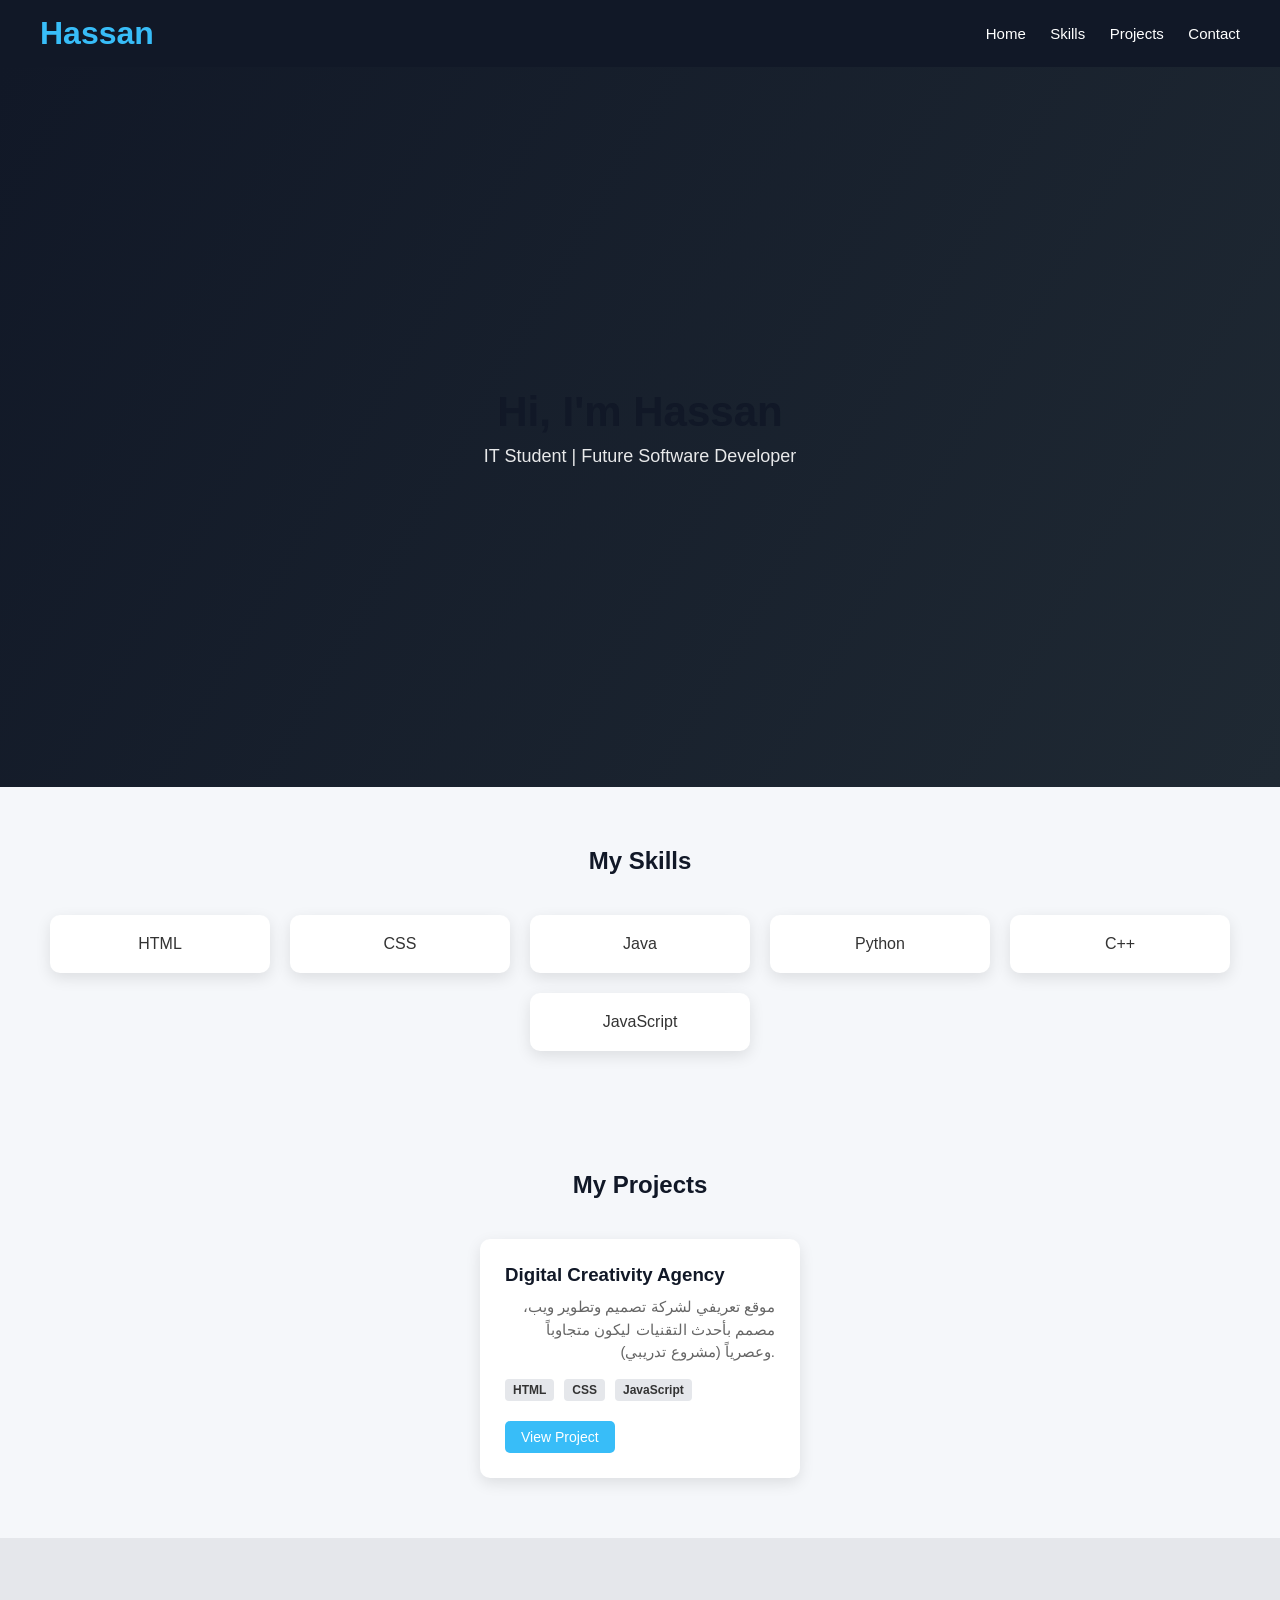
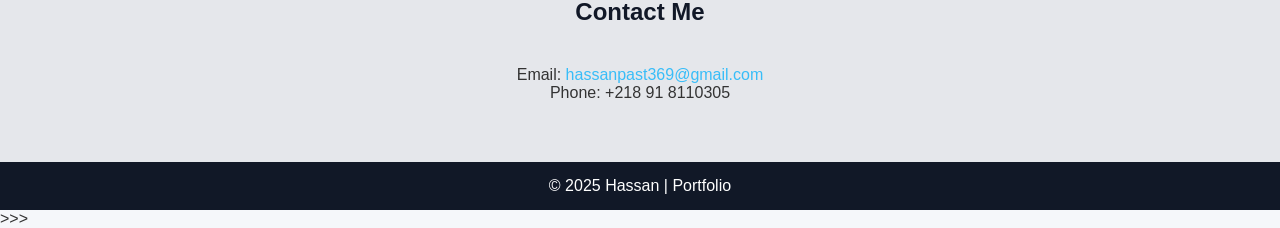
==== index.html @ 45cab911 "Add files via upload" ====
<!DOCTYPE html>
<html lang="en">
<head>
    <meta charset="UTF-8">
    <!-- هذا السطر ضروري جداً لجعل الموقع متجاوباً مع الهواتف -->
    <meta name="viewport" content="width=device-width, initial-scale=1.0">
    <title>Hassan | Portfolio</title>
    <link rel="stylesheet" href="edit.css">
</head>

<body>

    <header>
        <h1>Hassan</h1>
        <nav>
            <a href="#home">Home</a>
            <a href="#skills">Skills</a>
            <a href="#projects">Projects</a>
            <a href="#contact">Contact</a>
        </nav>
    </header>

    <section class="hero" id="home">
        <div>
            <h2>Hi, I'm Hassan</h2>
            <p>IT Student | Future Software Developer</p>
        </div>
    </section>

    <section id="skills">
        <h2>My Skills</h2>
        <div class="skills">
            <div class="card">HTML</div>
            <div class="card">CSS</div>
            <div class="card">Java</div>
            <div class="card">Python</div>
            <div class="card">C++</div>
            <div class="card">JavaScript</div> <!-- تم تصحيح الكلمة -->
        </div>
    </section>

    <!-- قسم المشاريع الجديد -->
    <section id="projects">
        <h2>My Projects</h2>
        <div class="projects-container">
            <div class="project-card">
                <h3>Digital Creativity Agency</h3>
                <p>موقع تعريفي لشركة تصميم وتطوير ويب، مصمم بأحدث التقنيات ليكون متجاوباً وعصرياً (مشروع تدريبي).</p>
                <div class="project-tech">
                    <span>HTML</span>
                    <span>CSS</span>
                    <span>JavaScript</span>
                </div>
                <!-- رابط المشروع الوهمي -->
                <a href="agency-project/project.html" target="_blank" class="btn-project">View Project</a>
            </div>
        </div>
    </section>

    <section class="contact" id="contact">
        <h2>Contact Me</h2>
        <!-- تم تفعيل رابط البريد الإلكتروني -->
        <p>Email: <a href="hassanpast369@gmail.com" style="color: #38bdf8; text-decoration: none;">hassanpast369@gmail.com</a></p>
        <p>Phone: +218 91 8110305</p>
    </section>

    <footer>
        <p>© 2025 Hassan | Portfolio</p>
    </footer>

</body>
</html>>>>
---- edit.css ----
/* التمرير السلس بين الأقسام */
html {
    scroll-behavior: smooth;
}

* {
    margin: 0;
    padding: 0;
    box-sizing: border-box;
}

body {
    font-family: 'Segoe UI', sans-serif;
    background-color: #f5f7fa;
    color: #333;
}

/* Header */
header {
    background-color: #111827;
    padding: 15px 40px;
    display: flex;
    justify-content: space-between;
    align-items: center;
    flex-wrap: wrap; /* يساعد في الهواتف */
}

header h1 {
    color: #38bdf8;
}

header nav a {
    color: white;
    text-decoration: none;
    margin-left: 20px;
    font-size: 15px;
    transition: color 0.3s;
}

header nav a:hover {
    color: #38bdf8;
}

/* Hero Section */
.hero {
    height: 80vh;
    display: flex;
    justify-content: center;
    align-items: center;
    text-align: center;
    background: linear-gradient(120deg, #111827, #1f2933);
    color: white;
    padding: 0 20px;
}

.hero h2 {
    font-size: 42px;
    margin-bottom: 10px;
}

.hero p {
    font-size: 18px;
    opacity: 0.9;
}

/* Sections */
section {
    padding: 60px 20px;
}

section h2 {
    text-align: center;
    margin-bottom: 40px;
    color: #111827;
}

/* Cards */
.skills {
    display: flex;
    justify-content: center;
    gap: 20px;
    flex-wrap: wrap;
}

.card {
    background-color: white;
    width: 220px;
    padding: 20px;
    border-radius: 10px;
    text-align: center;
    box-shadow: 0 5px 15px rgba(0,0,0,0.1);
    transition: transform 0.3s;
}

.card:hover {
    transform: translateY(-10px);
}

/* Projects Section */
.projects-container {
    display: flex;
    justify-content: center;
    gap: 20px;
    flex-wrap: wrap;
}

.project-card {
    background-color: white;
    width: 320px;
    padding: 25px;
    border-radius: 10px;
    box-shadow: 0 5px 15px rgba(0,0,0,0.1);
    transition: transform 0.3s;
    text-align: left;
}

.project-card:hover {
    transform: translateY(-10px);
}

.project-card h3 {
    color: #111827;
    margin-bottom: 10px;
}

.project-card p {
    color: #666;
    font-size: 15px;
    margin-bottom: 15px;
    line-height: 1.5;
    text-align: right; /* لأن الوصف بالعربية */
}

.project-tech {
    display: flex;
    gap: 10px;
    margin-bottom: 20px;
    flex-wrap: wrap;
}

.project-tech span {
    background-color: #e5e7eb;
    color: #333;
    padding: 4px 8px;
    border-radius: 4px;
    font-size: 12px;
    font-weight: bold;
}

.btn-project {
    display: inline-block;
    background-color: #38bdf8;
    color: white;
    text-decoration: none;
    padding: 8px 16px;
    border-radius: 5px;
    transition: background 0.3s;
    font-size: 14px;
}

.btn-project:hover {
    background-color: #0284c7;
}

/* Contact */
.contact {
    background-color: #e5e7eb;
    text-align: center;
}

/* Footer */
footer {
    background-color: #111827;
    color: white;
    text-align: center;
    padding: 15px;
}

/* =========================================
   التجاوب مع شاشات الهواتف (Responsive)
   ========================================= */
@media (max-width: 768px) {
    header {
        flex-direction: column;
        gap: 15px;
        padding: 15px 20px;
    }
    
    header nav a {
        margin: 0 10px;
    }

    .hero h2 {
        font-size: 32px;
    }
    
    .card, .project-card {
        width: 100%;
        max-width: 350px;
    }
}
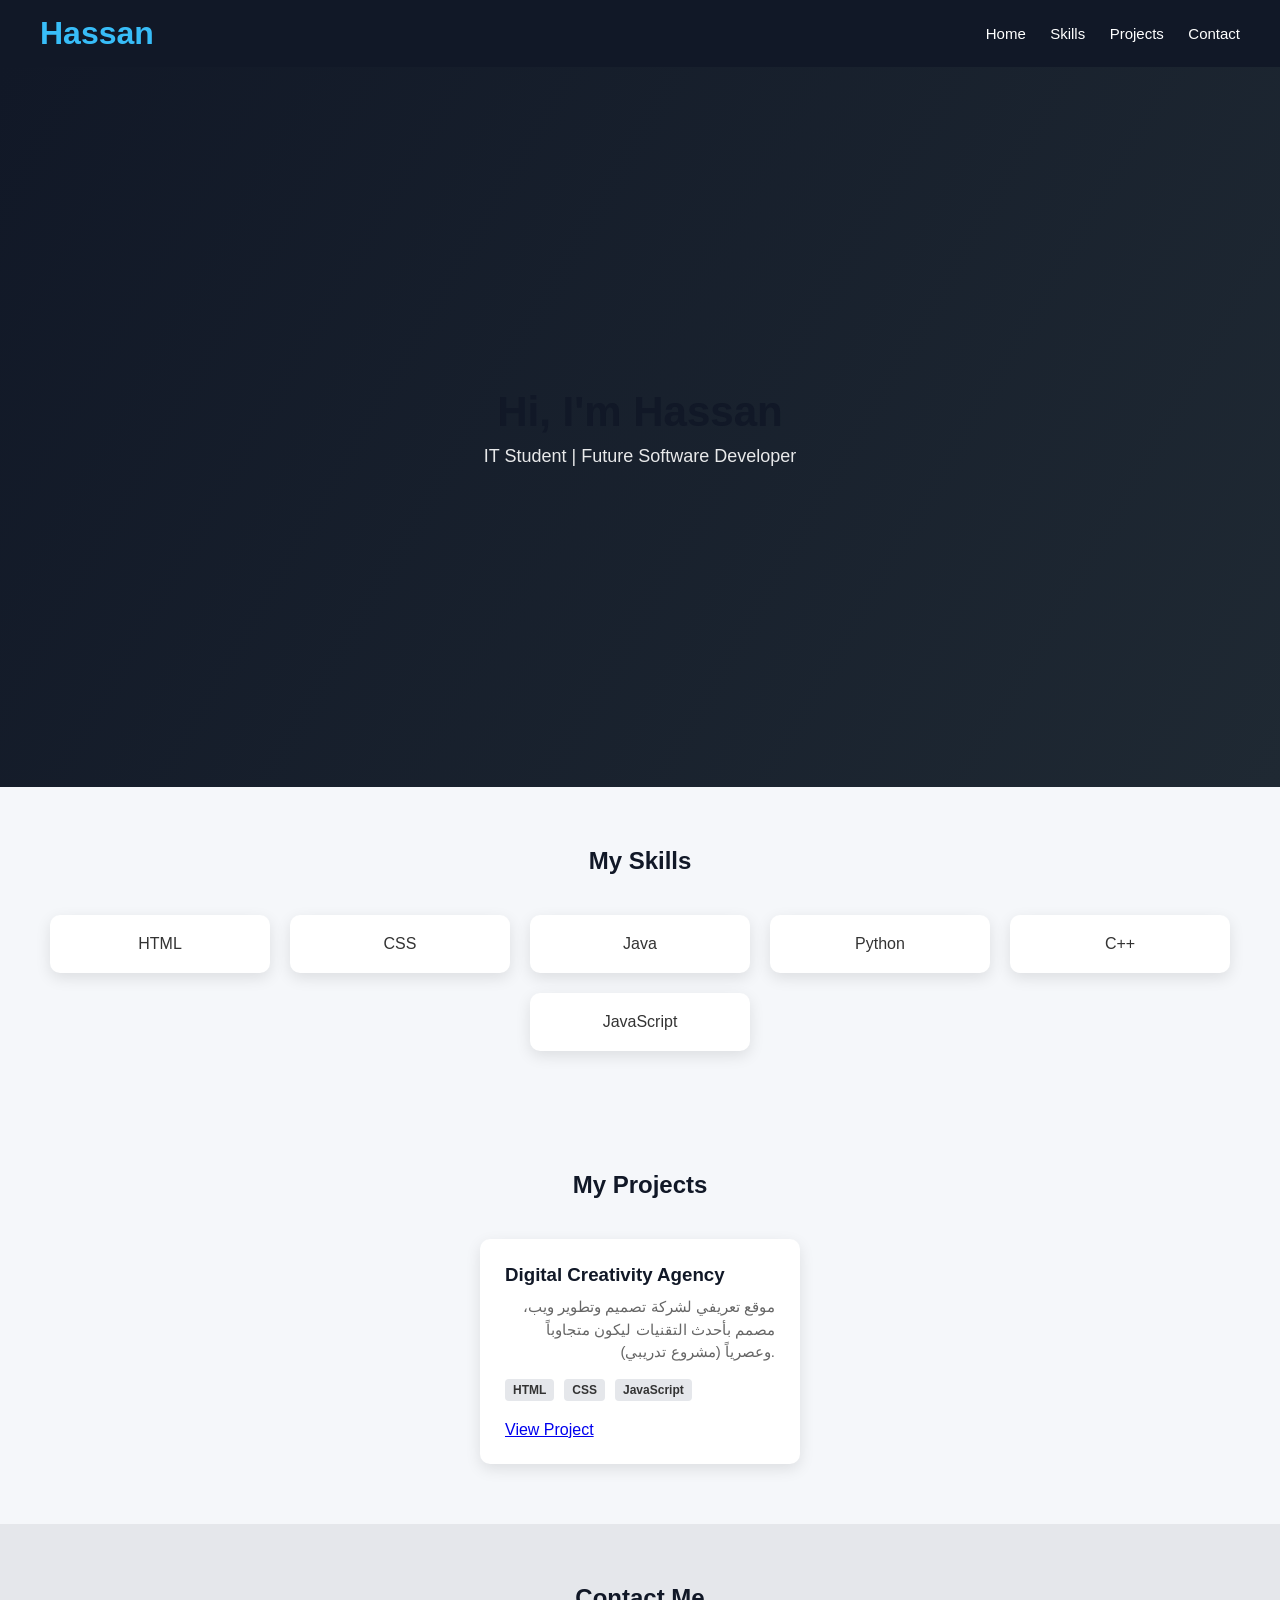
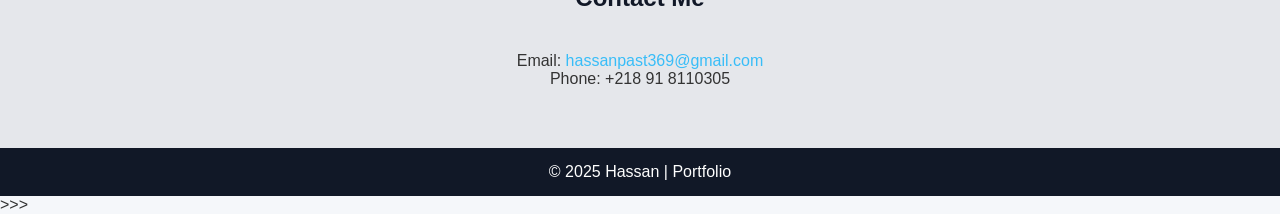
==== commit d665ad38: "Update index.html" ====
--- a/index.html
+++ b/index.html
@@ -52,7 +52,8 @@
                     <span>JavaScript</span>
                 </div>
                 <!-- رابط المشروع الوهمي -->
-                <a href="agency-project/project.html" target="_blank" class="btn-project">View Project</a>
+                <a href="./agency-project/index.html" class="btn">View Project</a>
+
             </div>
         </div>
     </section>
@@ -69,4 +70,4 @@
     </footer>
 
 </body>
-</html>>>>+</html>>>>
